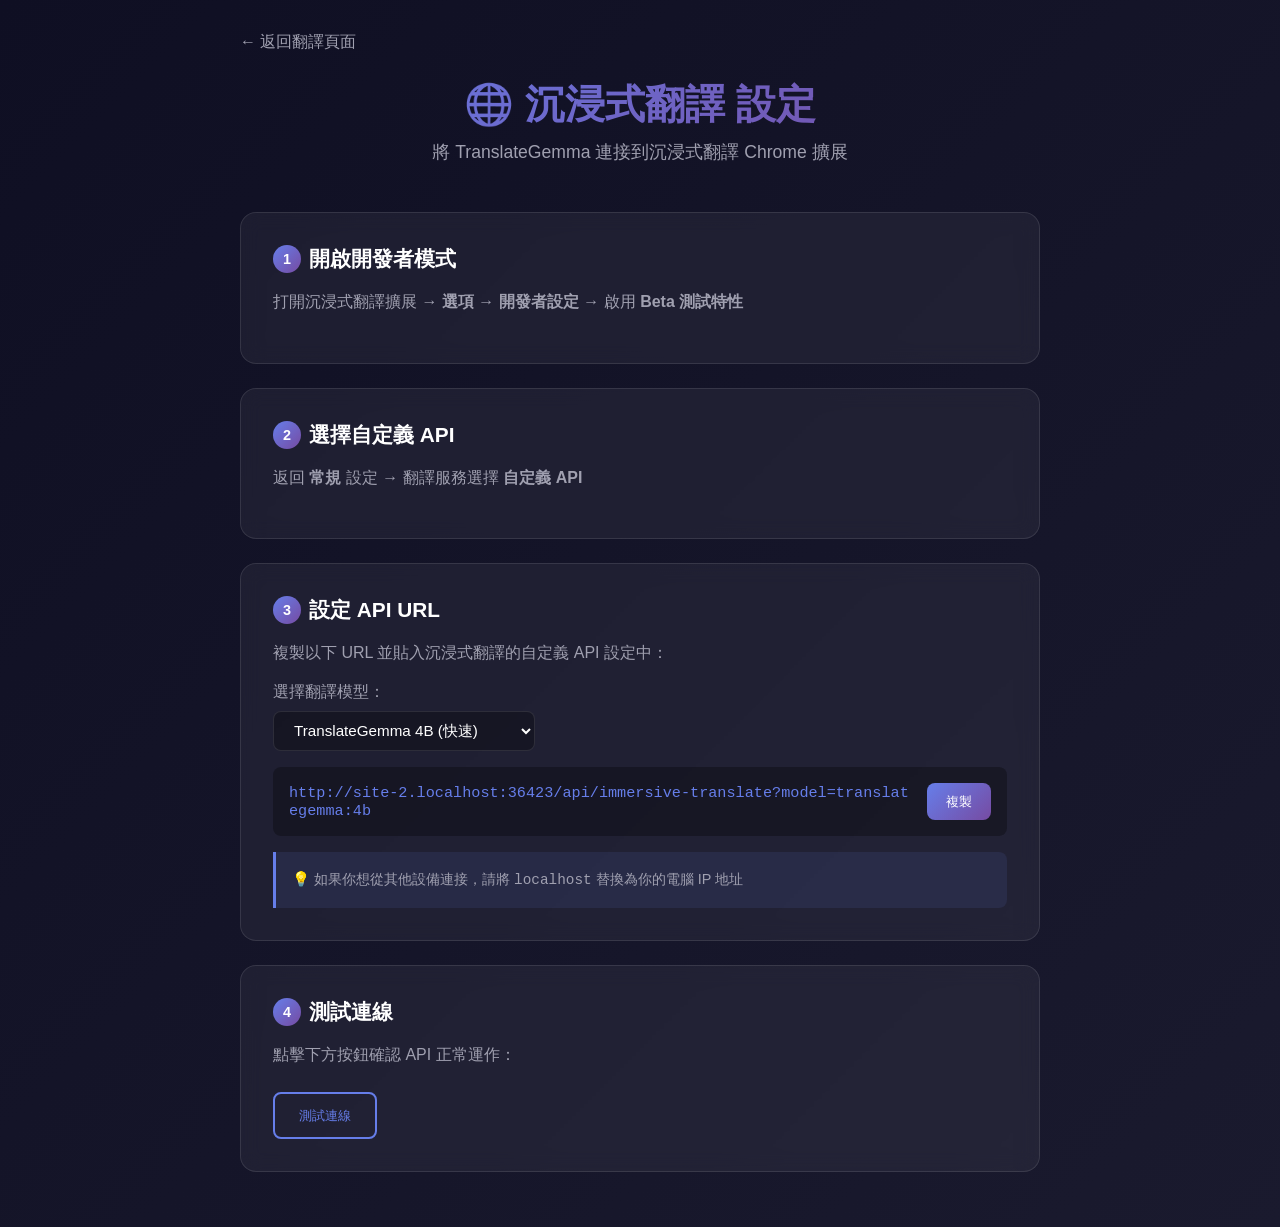
==== app/static/immersive-config.html @ 18ddadbc "Initial commit: Translate Gemma testground project" ====
<!DOCTYPE html>
<html lang="zh-TW">

<head>
    <meta charset="UTF-8">
    <meta name="viewport" content="width=device-width, initial-scale=1.0">
    <title>沉浸式翻譯 設定指南</title>
    <style>
        :root {
            --bg-primary: #0f0f23;
            --bg-secondary: #1a1a2e;
            --bg-card: rgba(255, 255, 255, 0.05);
            --accent: #667eea;
            --accent-secondary: #764ba2;
            --text-primary: #ffffff;
            --text-secondary: #a0a0b0;
            --success: #10b981;
            --border: rgba(255, 255, 255, 0.1);
        }

        * {
            margin: 0;
            padding: 0;
            box-sizing: border-box;
        }

        body {
            font-family: 'Inter', -apple-system, BlinkMacSystemFont, sans-serif;
            background: linear-gradient(135deg, var(--bg-primary) 0%, var(--bg-secondary) 100%);
            color: var(--text-primary);
            min-height: 100vh;
            padding: 2rem;
        }

        .container {
            max-width: 800px;
            margin: 0 auto;
        }

        header {
            text-align: center;
            margin-bottom: 3rem;
        }

        h1 {
            font-size: 2.5rem;
            background: linear-gradient(135deg, var(--accent), var(--accent-secondary));
            -webkit-background-clip: text;
            -webkit-text-fill-color: transparent;
            background-clip: text;
            margin-bottom: 0.5rem;
        }

        .subtitle {
            color: var(--text-secondary);
            font-size: 1.1rem;
        }

        .card {
            background: var(--bg-card);
            backdrop-filter: blur(10px);
            border: 1px solid var(--border);
            border-radius: 16px;
            padding: 2rem;
            margin-bottom: 1.5rem;
        }

        .card h2 {
            font-size: 1.3rem;
            margin-bottom: 1rem;
            display: flex;
            align-items: center;
            gap: 0.5rem;
        }

        .step-number {
            background: linear-gradient(135deg, var(--accent), var(--accent-secondary));
            width: 28px;
            height: 28px;
            border-radius: 50%;
            display: flex;
            align-items: center;
            justify-content: center;
            font-size: 0.9rem;
            font-weight: 600;
        }

        .card p {
            color: var(--text-secondary);
            line-height: 1.6;
            margin-bottom: 1rem;
        }

        .url-box {
            background: rgba(0, 0, 0, 0.3);
            border-radius: 8px;
            padding: 1rem;
            display: flex;
            align-items: center;
            gap: 1rem;
            margin-top: 1rem;
        }

        .url-box code {
            flex: 1;
            font-family: 'JetBrains Mono', monospace;
            font-size: 0.95rem;
            color: var(--accent);
            word-break: break-all;
        }

        .copy-btn {
            background: linear-gradient(135deg, var(--accent), var(--accent-secondary));
            border: none;
            padding: 0.6rem 1.2rem;
            border-radius: 8px;
            color: white;
            cursor: pointer;
            font-weight: 500;
            transition: transform 0.2s, box-shadow 0.2s;
        }

        .copy-btn:hover {
            transform: translateY(-2px);
            box-shadow: 0 4px 15px rgba(102, 126, 234, 0.4);
        }

        .copy-btn.copied {
            background: var(--success);
        }

        .test-section {
            margin-top: 1.5rem;
        }

        .test-btn {
            background: transparent;
            border: 2px solid var(--accent);
            padding: 0.8rem 1.5rem;
            border-radius: 8px;
            color: var(--accent);
            cursor: pointer;
            font-weight: 500;
            transition: all 0.2s;
        }

        .test-btn:hover {
            background: var(--accent);
            color: white;
        }

        .test-result {
            margin-top: 1rem;
            padding: 1rem;
            border-radius: 8px;
            display: none;
        }

        .test-result.success {
            display: block;
            background: rgba(16, 185, 129, 0.2);
            border: 1px solid var(--success);
            color: var(--success);
        }

        .test-result.error {
            display: block;
            background: rgba(239, 68, 68, 0.2);
            border: 1px solid #ef4444;
            color: #ef4444;
        }

        .model-select {
            margin-top: 1rem;
        }

        .model-select label {
            display: block;
            color: var(--text-secondary);
            margin-bottom: 0.5rem;
        }

        .model-select select {
            background: rgba(0, 0, 0, 0.3);
            border: 1px solid var(--border);
            padding: 0.6rem 1rem;
            border-radius: 8px;
            color: var(--text-primary);
            font-size: 0.95rem;
            cursor: pointer;
        }

        .back-link {
            display: inline-flex;
            align-items: center;
            gap: 0.5rem;
            color: var(--text-secondary);
            text-decoration: none;
            margin-bottom: 1.5rem;
            transition: color 0.2s;
        }

        .back-link:hover {
            color: var(--accent);
        }

        .note {
            background: rgba(102, 126, 234, 0.1);
            border-left: 3px solid var(--accent);
            padding: 1rem;
            border-radius: 0 8px 8px 0;
            margin-top: 1rem;
        }

        .note p {
            margin-bottom: 0;
            color: var(--text-secondary);
            font-size: 0.9rem;
        }
    </style>
</head>

<body>
    <div class="container">
        <a href="/" class="back-link">← 返回翻譯頁面</a>

        <header>
            <h1>🌐 沉浸式翻譯 設定</h1>
            <p class="subtitle">將 TranslateGemma 連接到沉浸式翻譯 Chrome 擴展</p>
        </header>

        <div class="card">
            <h2><span class="step-number">1</span> 開啟開發者模式</h2>
            <p>打開沉浸式翻譯擴展 → <strong>選項</strong> → <strong>開發者設定</strong> → 啟用 <strong>Beta 測試特性</strong></p>
        </div>

        <div class="card">
            <h2><span class="step-number">2</span> 選擇自定義 API</h2>
            <p>返回 <strong>常規</strong> 設定 → 翻譯服務選擇 <strong>自定義 API</strong></p>
        </div>

        <div class="card">
            <h2><span class="step-number">3</span> 設定 API URL</h2>
            <p>複製以下 URL 並貼入沉浸式翻譯的自定義 API 設定中：</p>

            <div class="model-select">
                <label for="model">選擇翻譯模型：</label>
                <select id="model">
                    <option value="translategemma:4b">TranslateGemma 4B (快速)</option>
                    <option value="translategemma:12b">TranslateGemma 12B (高品質)</option>
                </select>
            </div>

            <div class="url-box">
                <code id="apiUrl"></code>
                <button class="copy-btn" onclick="copyUrl()">複製</button>
            </div>

            <div class="note">
                <p>💡 如果你想從其他設備連接，請將 <code>localhost</code> 替換為你的電腦 IP 地址</p>
            </div>
        </div>

        <div class="card">
            <h2><span class="step-number">4</span> 測試連線</h2>
            <p>點擊下方按鈕確認 API 正常運作：</p>

            <div class="test-section">
                <button class="test-btn" onclick="testConnection()">測試連線</button>
                <div id="testResult" class="test-result"></div>
            </div>
        </div>
    </div>

    <script>
        const modelSelect = document.getElementById('model');
        const apiUrlElement = document.getElementById('apiUrl');

        function updateUrl() {
            const model = modelSelect.value;
            const baseUrl = `${window.location.protocol}//${window.location.host}`;
            apiUrlElement.textContent = `${baseUrl}/api/immersive-translate?model=${model}`;
        }

        modelSelect.addEventListener('change', updateUrl);
        updateUrl();

        function copyUrl() {
            const url = apiUrlElement.textContent;
            navigator.clipboard.writeText(url).then(() => {
                const btn = document.querySelector('.copy-btn');
                btn.textContent = '已複製!';
                btn.classList.add('copied');
                setTimeout(() => {
                    btn.textContent = '複製';
                    btn.classList.remove('copied');
                }, 2000);
            });
        }

        async function testConnection() {
            const resultDiv = document.getElementById('testResult');
            resultDiv.className = 'test-result';
            resultDiv.style.display = 'block';
            resultDiv.textContent = '測試中...';

            try {
                const response = await fetch('/api/immersive-translate', {
                    method: 'POST',
                    headers: { 'Content-Type': 'application/json' },
                    body: JSON.stringify({
                        source_lang: 'en',
                        target_lang: 'zh-TW',
                        text_list: ['Hello']
                    })
                });

                if (response.ok) {
                    const data = await response.json();
                    if (data.translations && data.translations.length > 0) {
                        resultDiv.className = 'test-result success';
                        resultDiv.textContent = `✓ 連線成功！測試翻譯: "Hello" → "${data.translations[0].text}"`;
                    } else {
                        throw new Error('Invalid response format');
                    }
                } else {
                    throw new Error(`HTTP ${response.status}`);
                }
            } catch (error) {
                resultDiv.className = 'test-result error';
                resultDiv.textContent = `✗ 連線失敗: ${error.message}`;
            }
        }
    </script>
</body>

</html>
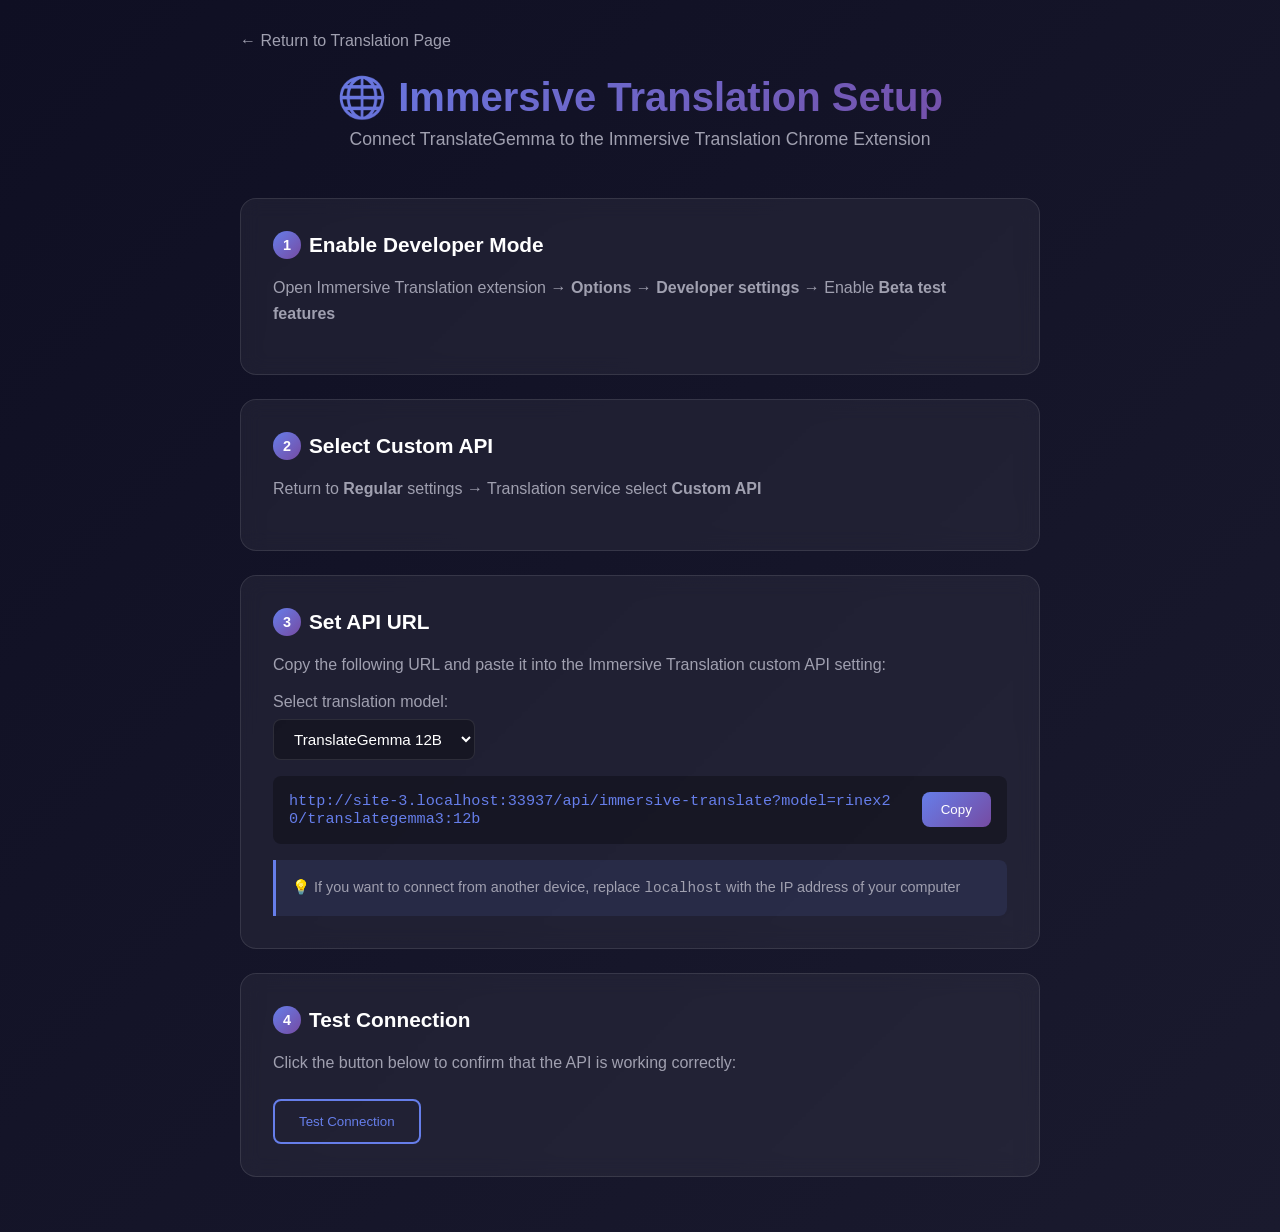
==== commit c449ac89: "Add files via upload" ====
--- a/app/static/immersive-config.html
+++ b/app/static/immersive-config.html
@@ -1,10 +1,10 @@
 <!DOCTYPE html>
-<html lang="zh-TW">
+<html lang="en">
 
 <head>
     <meta charset="UTF-8">
     <meta name="viewport" content="width=device-width, initial-scale=1.0">
-    <title>沉浸式翻譯 設定指南</title>
+    <title>Immersive Translation Setup</title>
     <style>
         :root {
             --bg-primary: #0f0f23;
@@ -222,51 +222,50 @@
 
 <body>
     <div class="container">
-        <a href="/" class="back-link">← 返回翻譯頁面</a>
+        <a href="/" class="back-link">← Return to Translation Page</a>
 
         <header>
-            <h1>🌐 沉浸式翻譯 設定</h1>
-            <p class="subtitle">將 TranslateGemma 連接到沉浸式翻譯 Chrome 擴展</p>
+            <h1>🌐 Immersive Translation Setup</h1>
+            <p class="subtitle">Connect TranslateGemma to the Immersive Translation Chrome Extension</p>
         </header>
 
         <div class="card">
-            <h2><span class="step-number">1</span> 開啟開發者模式</h2>
-            <p>打開沉浸式翻譯擴展 → <strong>選項</strong> → <strong>開發者設定</strong> → 啟用 <strong>Beta 測試特性</strong></p>
+            <h2><span class="step-number">1</span> Enable Developer Mode</h2>
+            <p>Open Immersive Translation extension → <strong>Options</strong> → <strong>Developer settings</strong> → Enable <strong>Beta test features</strong></p>
         </div>
 
         <div class="card">
-            <h2><span class="step-number">2</span> 選擇自定義 API</h2>
-            <p>返回 <strong>常規</strong> 設定 → 翻譯服務選擇 <strong>自定義 API</strong></p>
+            <h2><span class="step-number">2</span> Select Custom API</h2>
+            <p>Return to <strong>Regular</strong> settings → Translation service select <strong>Custom API</strong></p>
         </div>
 
         <div class="card">
-            <h2><span class="step-number">3</span> 設定 API URL</h2>
-            <p>複製以下 URL 並貼入沉浸式翻譯的自定義 API 設定中：</p>
+            <h2><span class="step-number">3</span> Set API URL</h2>
+            <p>Copy the following URL and paste it into the Immersive Translation custom API setting:</p>
 
             <div class="model-select">
-                <label for="model">選擇翻譯模型：</label>
+                <label for="model">Select translation model:</label>
                 <select id="model">
-                    <option value="translategemma:4b">TranslateGemma 4B (快速)</option>
-                    <option value="translategemma:12b">TranslateGemma 12B (高品質)</option>
+                    <option value="rinex20/translategemma3:12b">TranslateGemma 12B</option>
                 </select>
             </div>
 
             <div class="url-box">
                 <code id="apiUrl"></code>
-                <button class="copy-btn" onclick="copyUrl()">複製</button>
+                <button class="copy-btn" onclick="copyUrl()">Copy</button>
             </div>
 
             <div class="note">
-                <p>💡 如果你想從其他設備連接，請將 <code>localhost</code> 替換為你的電腦 IP 地址</p>
+                <p>💡 If you want to connect from another device, replace <code>localhost</code> with the IP address of your computer</p>
             </div>
         </div>
 
         <div class="card">
-            <h2><span class="step-number">4</span> 測試連線</h2>
-            <p>點擊下方按鈕確認 API 正常運作：</p>
+            <h2><span class="step-number">4</span> Test Connection</h2>
+            <p>Click the button below to confirm that the API is working correctly:</p>
 
             <div class="test-section">
-                <button class="test-btn" onclick="testConnection()">測試連線</button>
+                <button class="test-btn" onclick="testConnection()">Test Connection</button>
                 <div id="testResult" class="test-result"></div>
             </div>
         </div>
@@ -289,10 +288,10 @@
             const url = apiUrlElement.textContent;
             navigator.clipboard.writeText(url).then(() => {
                 const btn = document.querySelector('.copy-btn');
-                btn.textContent = '已複製!';
+                btn.textContent = 'Copied!';
                 btn.classList.add('copied');
                 setTimeout(() => {
-                    btn.textContent = '複製';
+                    btn.textContent = 'Copy';
                     btn.classList.remove('copied');
                 }, 2000);
             });
@@ -302,7 +301,7 @@
             const resultDiv = document.getElementById('testResult');
             resultDiv.className = 'test-result';
             resultDiv.style.display = 'block';
-            resultDiv.textContent = '測試中...';
+            resultDiv.textContent = 'Testing...';
 
             try {
                 const response = await fetch('/api/immersive-translate', {
@@ -310,7 +309,7 @@
                     headers: { 'Content-Type': 'application/json' },
                     body: JSON.stringify({
                         source_lang: 'en',
-                        target_lang: 'zh-TW',
+                        target_lang: 'th',
                         text_list: ['Hello']
                     })
                 });
@@ -319,7 +318,7 @@
                     const data = await response.json();
                     if (data.translations && data.translations.length > 0) {
                         resultDiv.className = 'test-result success';
-                        resultDiv.textContent = `✓ 連線成功！測試翻譯: "Hello" → "${data.translations[0].text}"`;
+                        resultDiv.textContent = `✓ Connection successful! Test translation: "Hello" → "${data.translations[0].text}"`;
                     } else {
                         throw new Error('Invalid response format');
                     }
@@ -328,7 +327,7 @@
                 }
             } catch (error) {
                 resultDiv.className = 'test-result error';
-                resultDiv.textContent = `✗ 連線失敗: ${error.message}`;
+                resultDiv.textContent = `✗ Connection failed: ${error.message}`;
             }
         }
     </script>
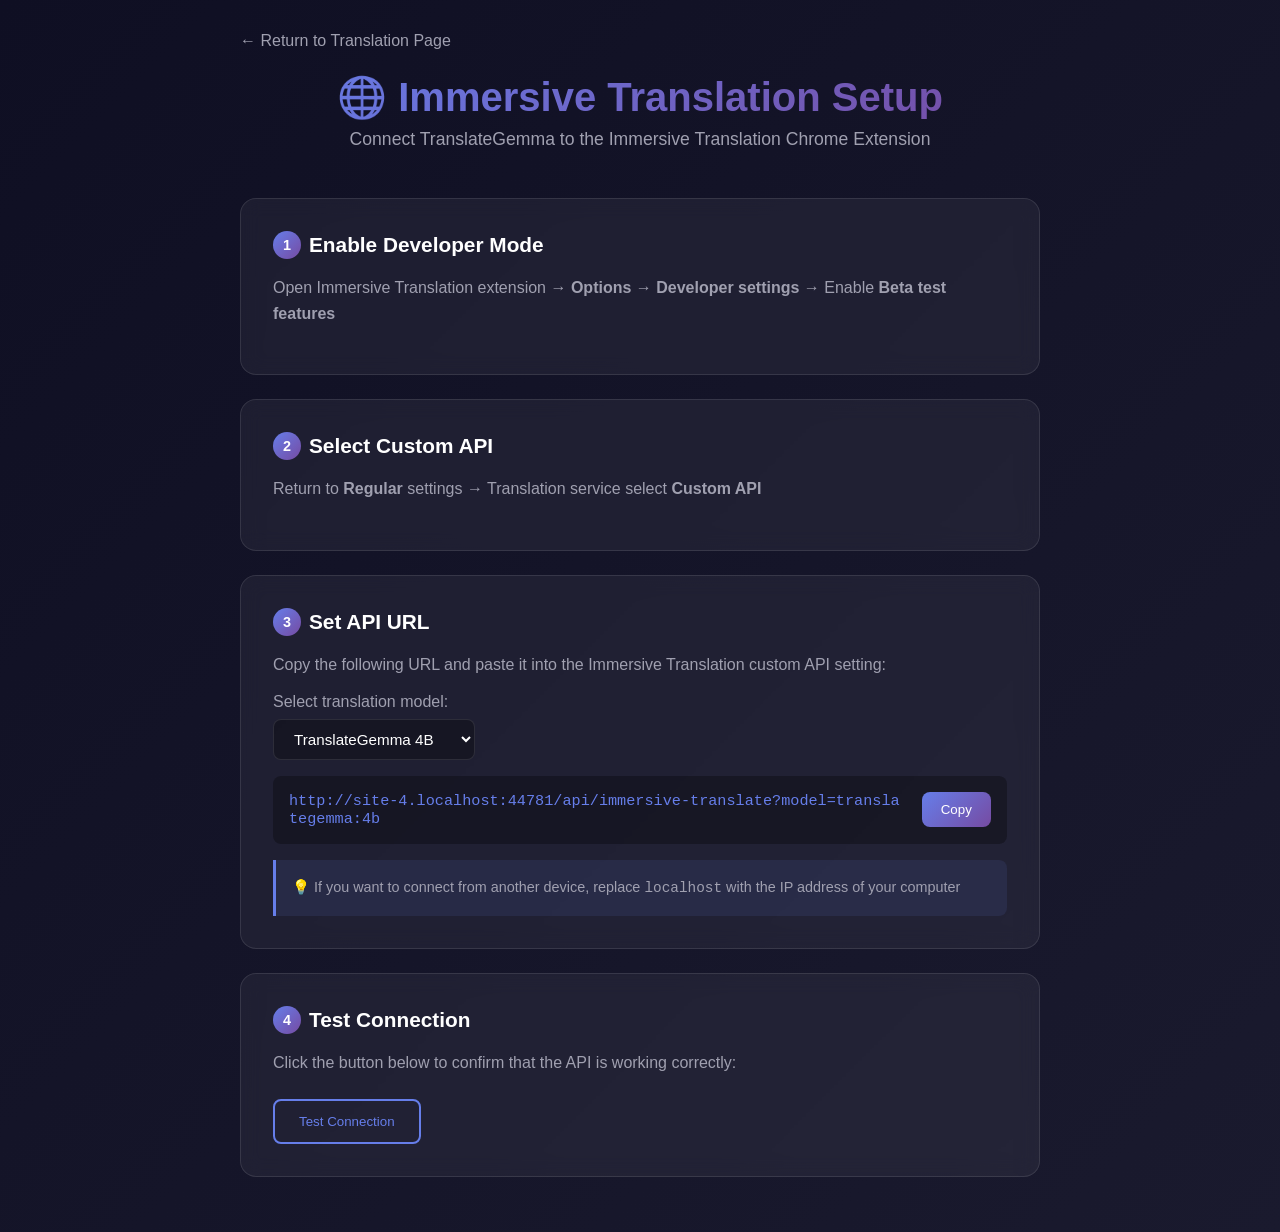
==== commit 7b31a415: "Update immersive-config.html" ====
--- a/app/static/immersive-config.html
+++ b/app/static/immersive-config.html
@@ -246,7 +246,8 @@
             <div class="model-select">
                 <label for="model">Select translation model:</label>
                 <select id="model">
-                    <option value="rinex20/translategemma3:12b">TranslateGemma 12B</option>
+                    <option value="translategemma:4b">TranslateGemma 4B</option>
+                    <option value="translategemma:12b">TranslateGemma 12B</option>
                 </select>
             </div>
 
@@ -333,4 +334,4 @@
     </script>
 </body>
 
-</html>+</html>
